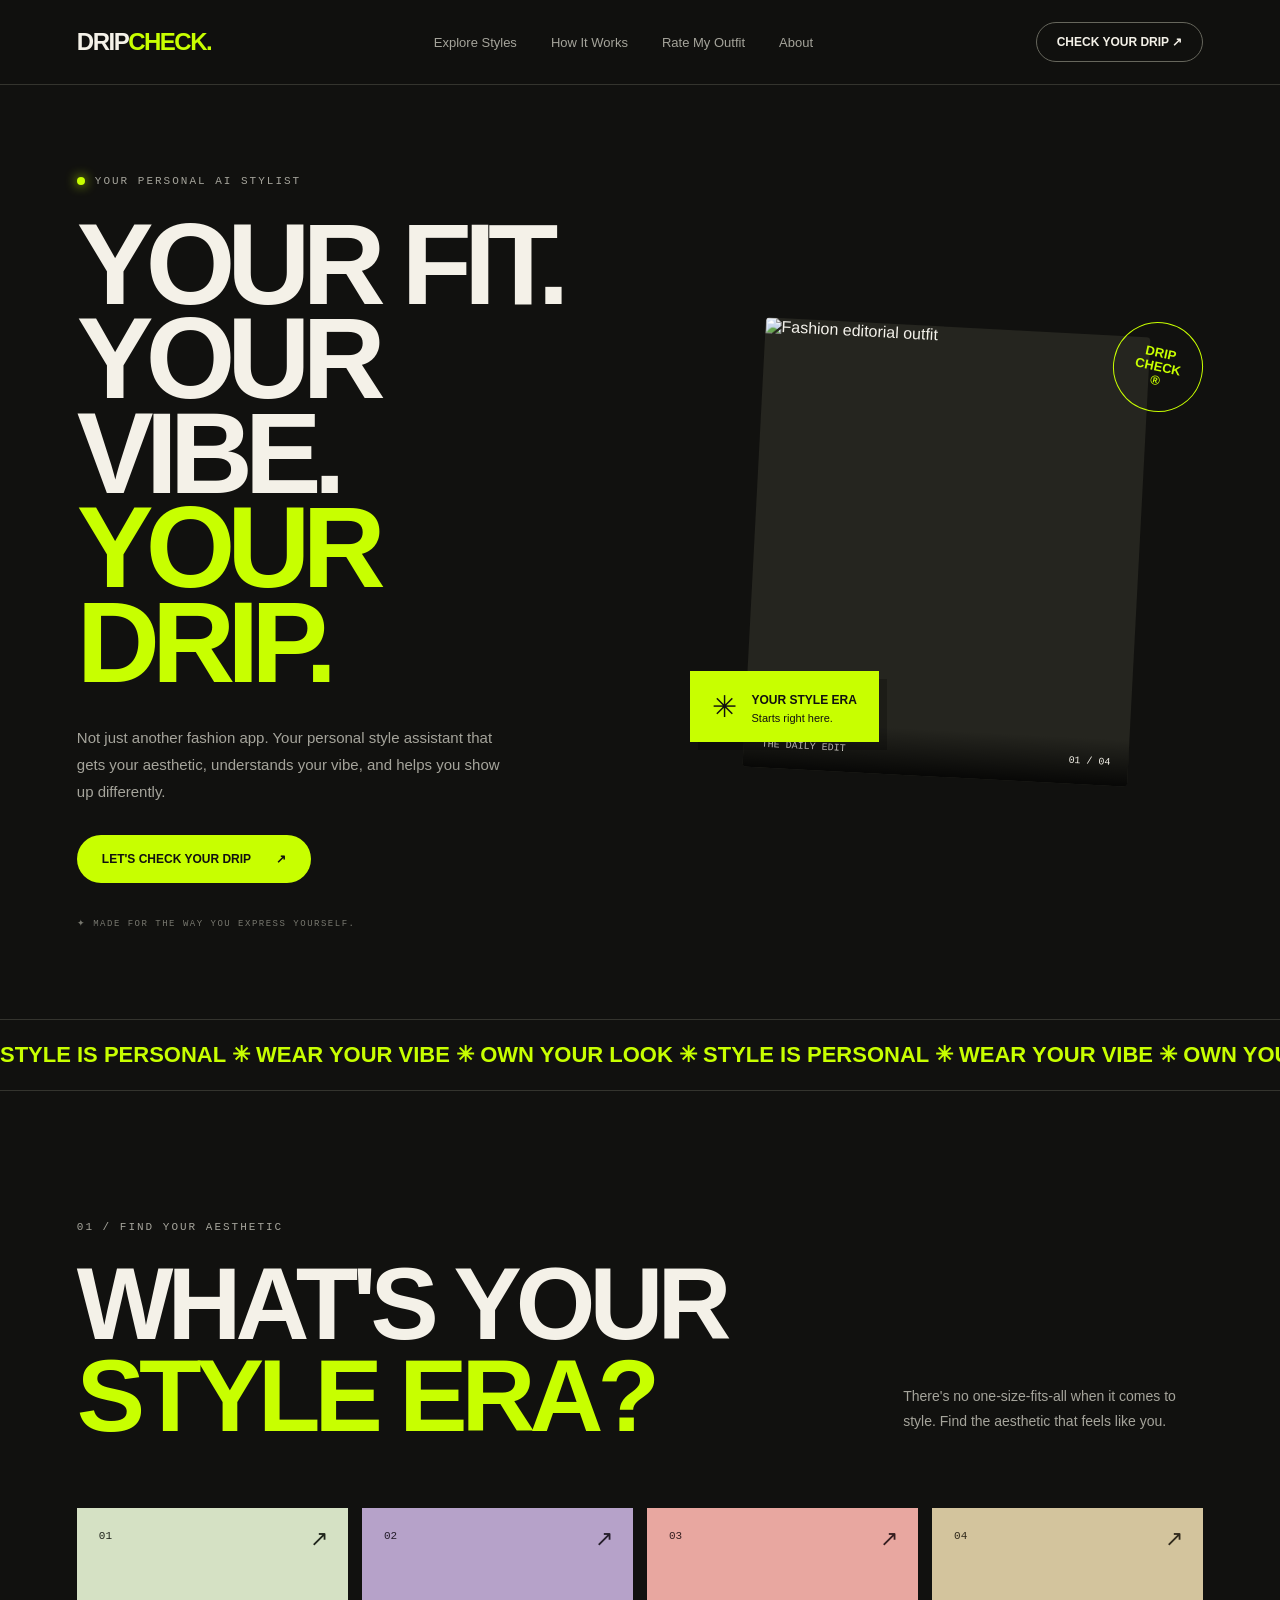
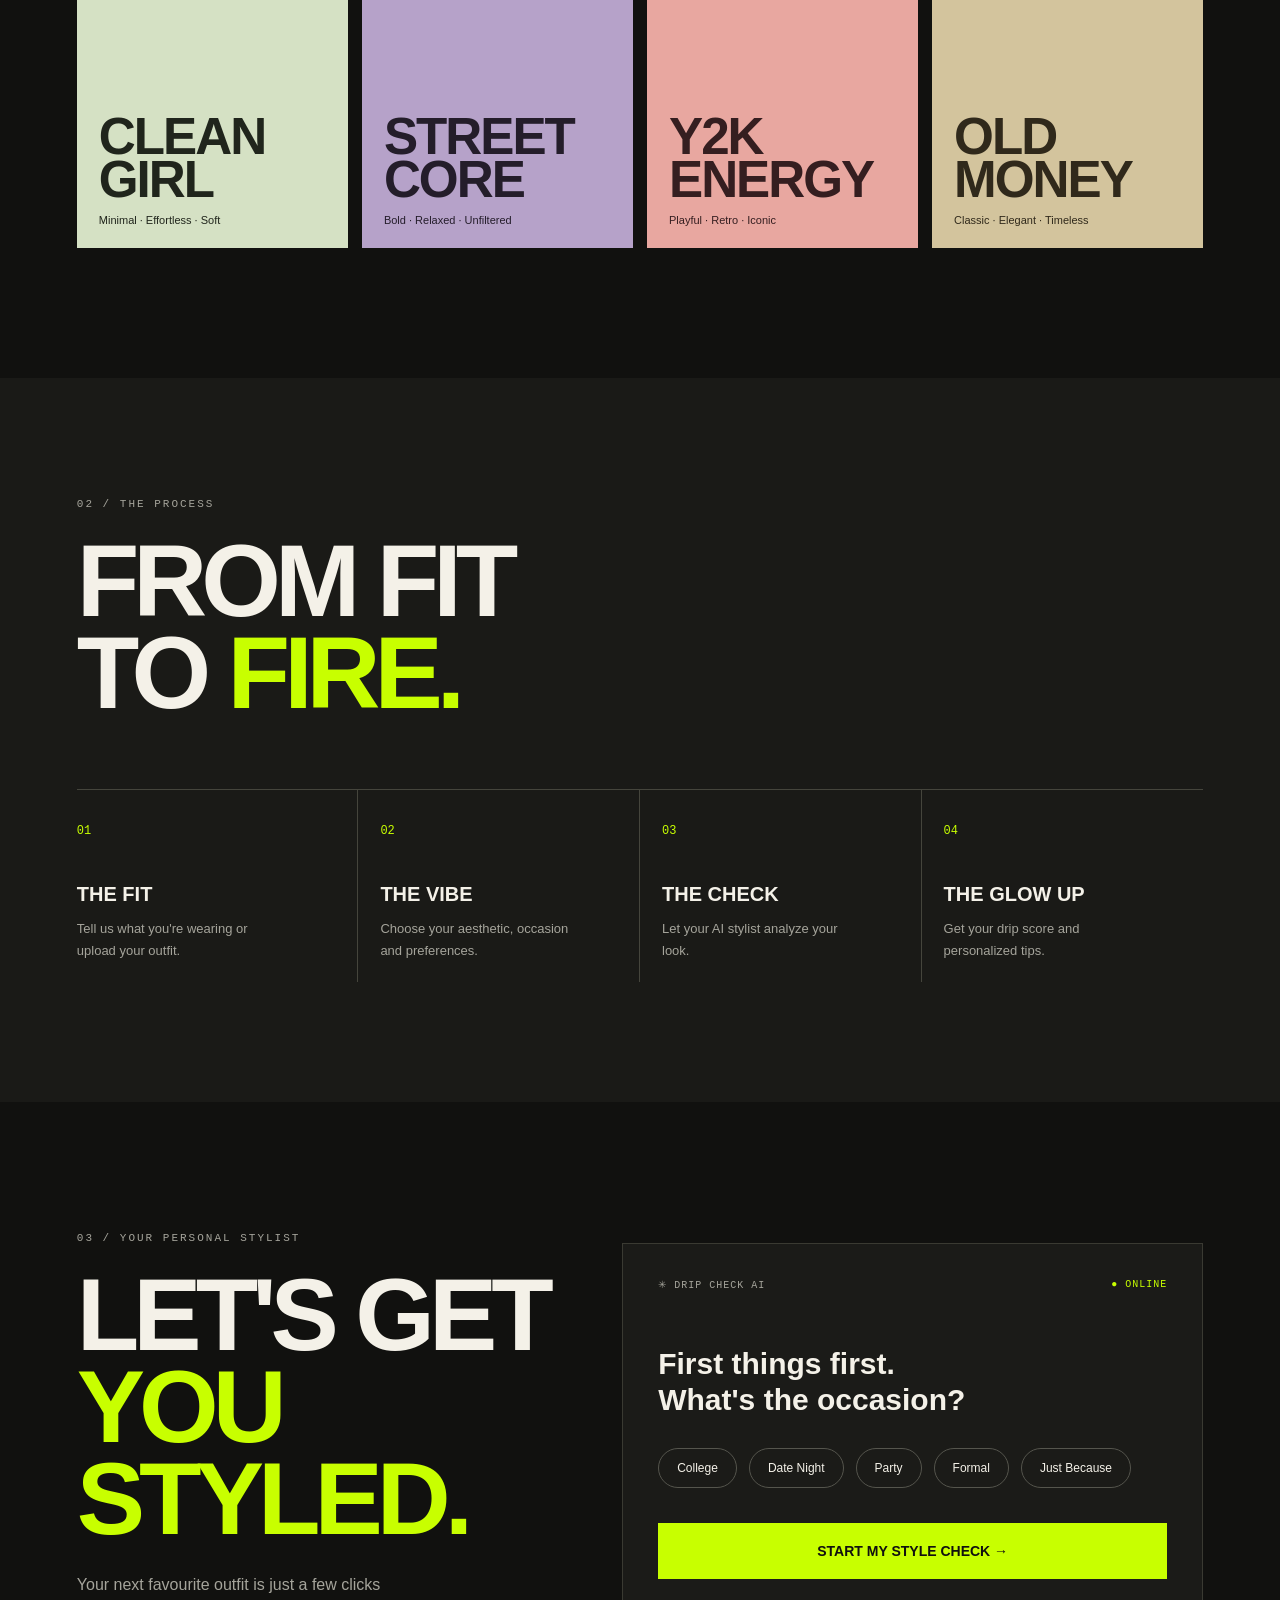
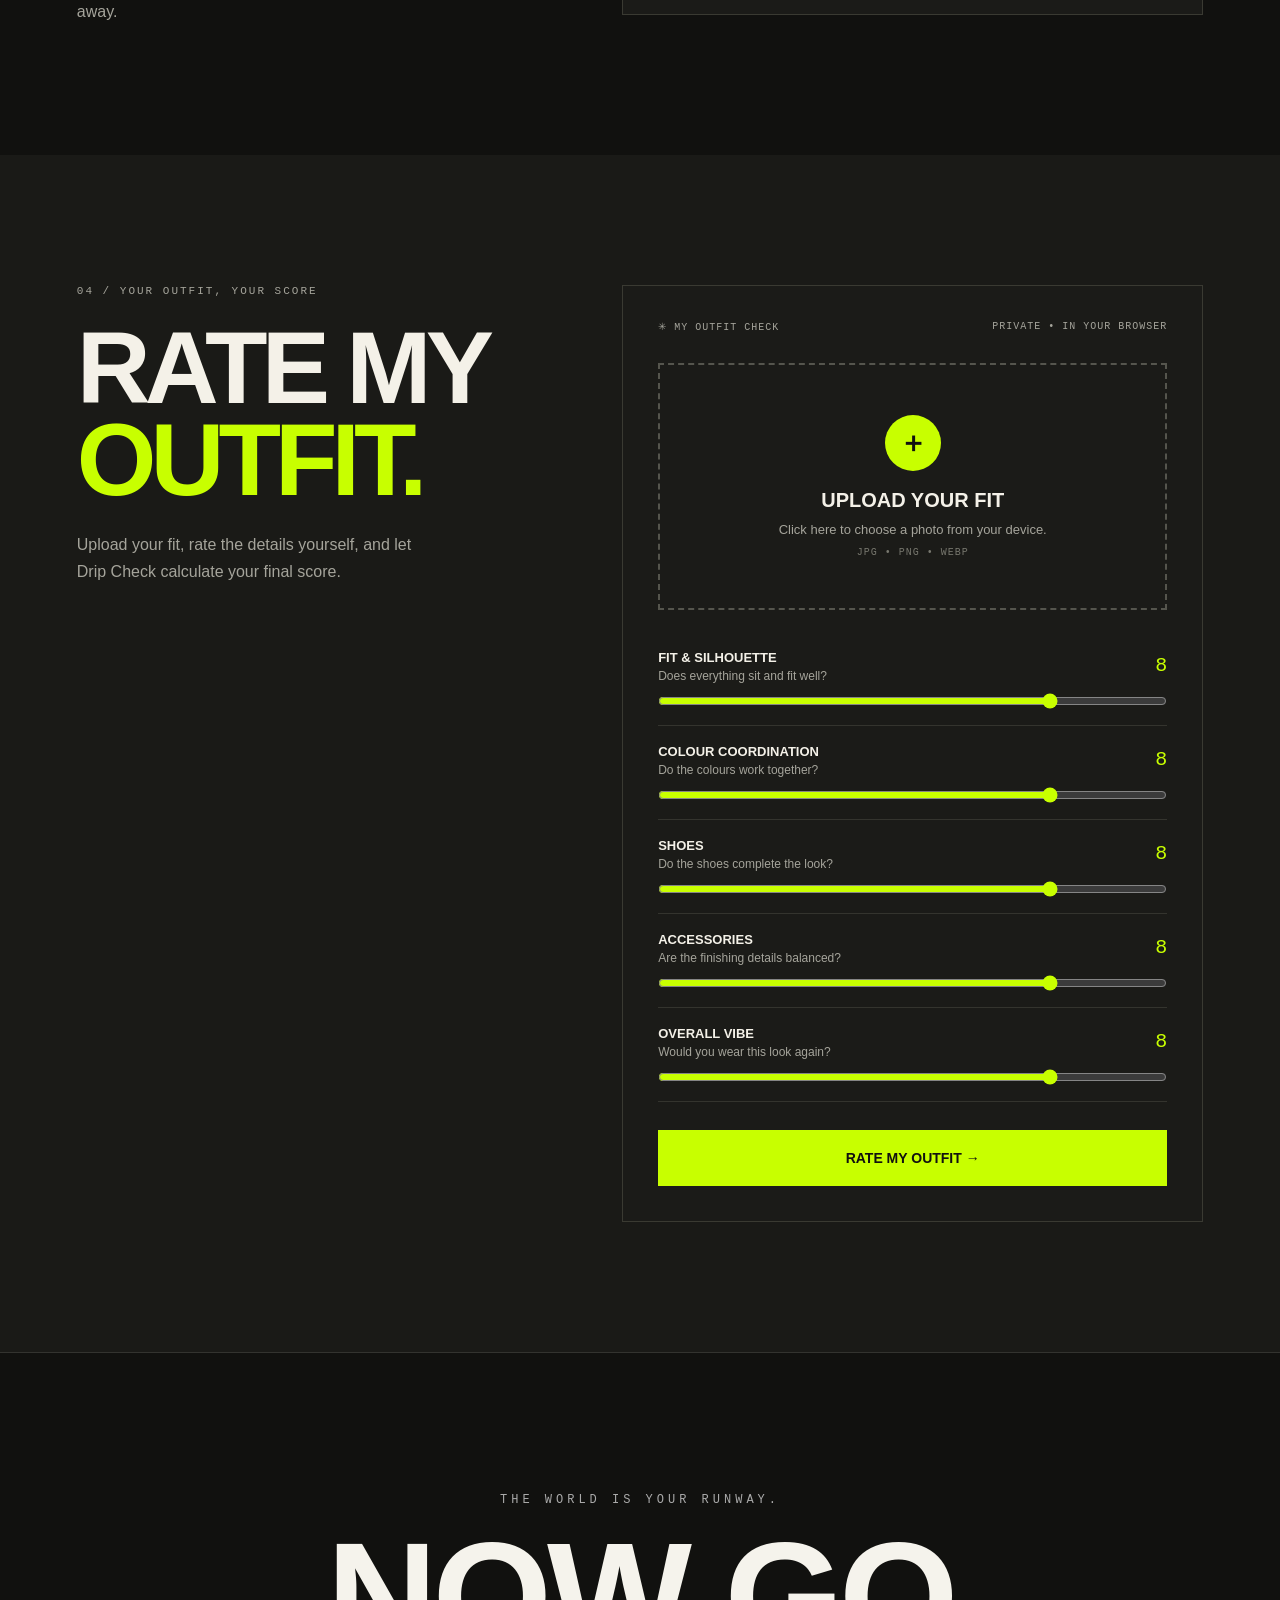
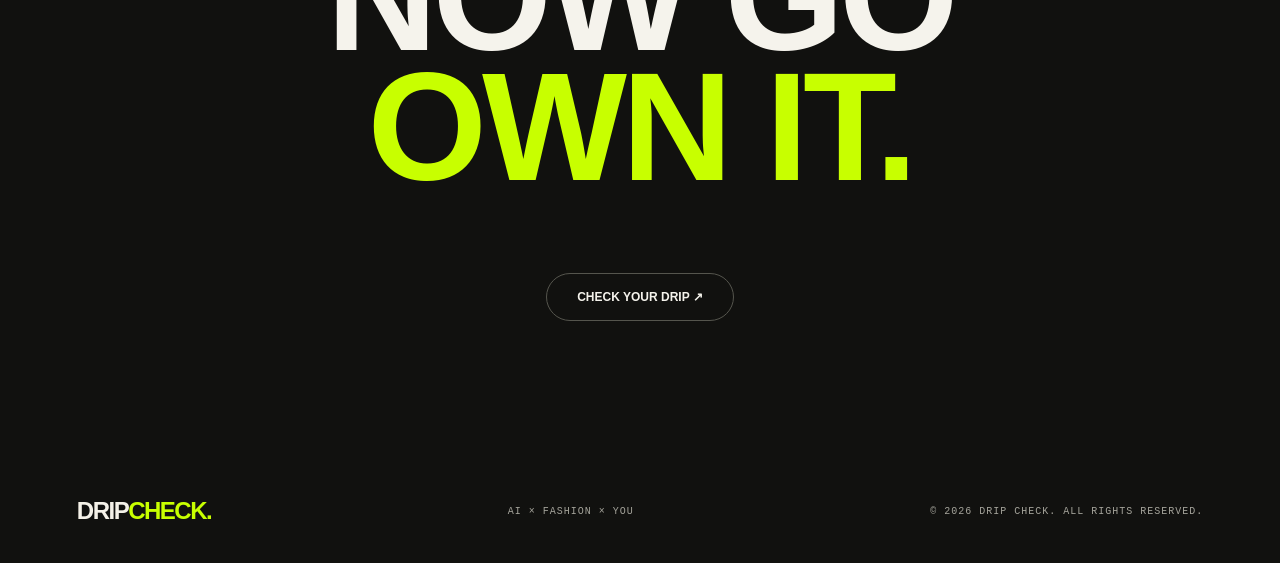
==== index.html @ 19680cf3 "Add files via upload" ====
<!DOCTYPE html>
<html lang="en">
<head>
    <meta charset="UTF-8">
    <meta name="viewport" content="width=device-width, initial-scale=1.0">
    <title>DRIP CHECK | Your AI Stylist</title>
    <link rel="stylesheet" href="style.css">
</head>

<body>

    <!-- NAVBAR -->
    <nav class="navbar">
        <a href="#" class="logo">DRIP<span>CHECK.</span></a>

        <div class="nav-links">
            <a href="#styles">Explore Styles</a>
            <a href="#how">How It Works</a>
            <a href="#rate">Rate My Outfit</a>
            <a href="#about">About</a>
        </div>

        <a href="#stylist" class="nav-button">CHECK YOUR DRIP ↗</a>
    </nav>

    <main>

        <!-- HERO SECTION -->
        <section class="hero">
            <div class="hero-content">
                <div class="eyebrow">
                    <span class="live-dot"></span>
                    YOUR PERSONAL AI STYLIST
                </div>

                <h1>
                    YOUR FIT.<br>
                    YOUR VIBE.<br>
                    <span>YOUR DRIP.</span>
                </h1>

                <p class="hero-description">
                    Not just another fashion app. Your personal style
                    assistant that gets your aesthetic, understands
                    your vibe, and helps you show up differently.
                </p>

                <a href="#stylist" class="primary-button">
                    LET'S CHECK YOUR DRIP <span>↗</span>
                </a>

                <div class="hero-note">
                    ✦ MADE FOR THE WAY YOU EXPRESS YOURSELF.
                </div>
            </div>

            <div class="hero-visual">
                <div class="image-frame">
                    <img
                        src="https://images.unsplash.com/photo-1539109136881-3be0616acf4b?auto=format&fit=crop&w=1000&q=85"
                        alt="Fashion editorial outfit"
                    >
                    <div class="image-label">
                        <span>THE DAILY EDIT</span>
                        <span>01 / 04</span>
                    </div>
                </div>

                <div class="floating-card">
                    <span class="floating-icon">✳</span>
                    <div>
                        <strong>YOUR STYLE ERA</strong>
                        <p>Starts right here.</p>
                    </div>
                </div>

                <div class="visual-stamp">DRIP<br>CHECK<br>®</div>
            </div>
        </section>

        <!-- MARQUEE -->
        <div class="marquee">
            <div>
                STYLE IS PERSONAL ✳ WEAR YOUR VIBE ✳ OWN YOUR LOOK ✳
                STYLE IS PERSONAL ✳ WEAR YOUR VIBE ✳ OWN YOUR LOOK ✳
            </div>
        </div>

        <!-- STYLE SECTION -->
        <section class="styles-section" id="styles">
            <div class="section-top">
                <div>
                    <p class="section-label">01 / FIND YOUR AESTHETIC</p>
                    <h2>WHAT'S YOUR<br><span>STYLE ERA?</span></h2>
                </div>

                <p class="section-description">
                    There's no one-size-fits-all when it comes to style.
                    Find the aesthetic that feels like you.
                </p>
            </div>

            <div class="style-grid">
                <div class="style-card clean">
                    <span class="card-index">01</span>
                    <div class="style-card-bottom">
                        <h3>CLEAN<br>GIRL</h3>
                        <p>Minimal · Effortless · Soft</p>
                    </div>
                    <span class="card-arrow">↗</span>
                </div>

                <div class="style-card street">
                    <span class="card-index">02</span>
                    <div class="style-card-bottom">
                        <h3>STREET<br>CORE</h3>
                        <p>Bold · Relaxed · Unfiltered</p>
                    </div>
                    <span class="card-arrow">↗</span>
                </div>

                <div class="style-card y2k">
                    <span class="card-index">03</span>
                    <div class="style-card-bottom">
                        <h3>Y2K<br>ENERGY</h3>
                        <p>Playful · Retro · Iconic</p>
                    </div>
                    <span class="card-arrow">↗</span>
                </div>

                <div class="style-card old-money">
                    <span class="card-index">04</span>
                    <div class="style-card-bottom">
                        <h3>OLD<br>MONEY</h3>
                        <p>Classic · Elegant · Timeless</p>
                    </div>
                    <span class="card-arrow">↗</span>
                </div>
            </div>
        </section>

        <!-- HOW IT WORKS -->
        <section class="how-section" id="how">
            <p class="section-label">02 / THE PROCESS</p>

            <h2>FROM FIT<br>TO <span>FIRE.</span></h2>

            <div class="steps-grid">
                <div class="step-card">
                    <span>01</span>
                    <h3>THE FIT</h3>
                    <p>Tell us what you're wearing or upload your outfit.</p>
                </div>

                <div class="step-card">
                    <span>02</span>
                    <h3>THE VIBE</h3>
                    <p>Choose your aesthetic, occasion and preferences.</p>
                </div>

                <div class="step-card">
                    <span>03</span>
                    <h3>THE CHECK</h3>
                    <p>Let your AI stylist analyze your look.</p>
                </div>

                <div class="step-card">
                    <span>04</span>
                    <h3>THE GLOW UP</h3>
                    <p>Get your drip score and personalized tips.</p>
                </div>
            </div>
        </section>

        <!-- STYLIST SECTION -->
        <section class="stylist-section" id="stylist">
            <div class="stylist-heading">
                <p class="section-label">03 / YOUR PERSONAL STYLIST</p>
                <h2>LET'S GET<br><span>YOU STYLED.</span></h2>
                <p>Your next favourite outfit is just a few clicks away.</p>
            </div>

            <div class="stylist-box">
                <div class="stylist-box-top">
                    <span>✳ DRIP CHECK AI</span>
                    <span class="online-dot">● ONLINE</span>
                </div>

                <h3>First things first.<br>What's the occasion?</h3>

                <div class="occasion-options">
                    <button class="occasion-btn" type="button">College</button>
                    <button class="occasion-btn" type="button">Date Night</button>
                    <button class="occasion-btn" type="button">Party</button>
                    <button class="occasion-btn" type="button">Formal</button>
                    <button class="occasion-btn" type="button">Just Because</button>
                </div>

                <button class="analyze-button" id="analyzeBtn" type="button">
                    START MY STYLE CHECK →
                </button>

                <div id="result" class="result-box"></div>
            </div>
        </section>

        <!-- RATE MY OUTFIT -->
        <section class="rate-section" id="rate">
            <div class="rate-heading">
                <p class="section-label">04 / YOUR OUTFIT, YOUR SCORE</p>
                <h2>RATE MY<br><span>OUTFIT.</span></h2>
                <p>
                    Upload your fit, rate the details yourself, and let Drip Check
                    calculate your final score.
                </p>
            </div>

            <div class="rate-box">

                <div class="rate-box-top">
                    <span>✳ MY OUTFIT CHECK</span>
                    <span>PRIVATE • IN YOUR BROWSER</span>
                </div>

                <input
                    type="file"
                    id="outfitUpload"
                    accept="image/*"
                    hidden
                >

                <label for="outfitUpload" class="upload-area" id="uploadArea">
                    <div class="upload-icon">＋</div>
                    <h3>UPLOAD YOUR FIT</h3>
                    <p>Click here to choose a photo from your device.</p>
                    <span>JPG • PNG • WEBP</span>
                </label>

                <div class="photo-preview-wrap" id="photoPreviewWrap">
                    <img id="outfitPreview" src="" alt="Your uploaded outfit">
                    <button id="changePhotoBtn" class="photo-action" type="button">
                        CHANGE PHOTO
                    </button>
                    <button id="removePhotoBtn" class="photo-remove" type="button" aria-label="Remove photo">
                        ×
                    </button>
                </div>

                <div class="rating-area" id="ratingArea">
                    <div class="rating-intro">
                        <span>01</span>
                        <div>
                            <h3>READY FOR THE VERDICT?</h3>
                            <p>Our AI stylist will score your fit and give you tips.</p>
                        </div>
                    </div>
                    <p class="rate-status" id="rateStatus"></p>
                    <button class="rate-button" id="rateOutfitBtn" type="button">
                        RATE MY OUTFIT →
                    </button>
                </div>
                

                    <div class="rating-grid">

                        <div class="rating-row">
                            <div>
                                <strong>FIT & SILHOUETTE</strong>
                                <small>Does everything sit and fit well?</small>
                            </div>
                            <output id="fitValue">8</output>
                            <input id="fitRating" type="range" min="1" max="10" value="8">
                        </div>

                        <div class="rating-row">
                            <div>
                                <strong>COLOUR COORDINATION</strong>
                                <small>Do the colours work together?</small>
                            </div>
                            <output id="colorValue">8</output>
                            <input id="colorRating" type="range" min="1" max="10" value="8">
                        </div>

                        <div class="rating-row">
                            <div>
                                <strong>SHOES</strong>
                                <small>Do the shoes complete the look?</small>
                            </div>
                            <output id="shoesValue">8</output>
                            <input id="shoesRating" type="range" min="1" max="10" value="8">
                        </div>

                        <div class="rating-row">
                            <div>
                                <strong>ACCESSORIES</strong>
                                <small>Are the finishing details balanced?</small>
                            </div>
                            <output id="accessoryValue">8</output>
                            <input id="accessoryRating" type="range" min="1" max="10" value="8">
                        </div>

                        <div class="rating-row">
                            <div>
                                <strong>OVERALL VIBE</strong>
                                <small>Would you wear this look again?</small>
                            </div>
                            <output id="vibeValue">8</output>
                            <input id="vibeRating" type="range" min="1" max="10" value="8">
                        </div>

                    </div>

                    <button class="rate-button" id="rateOutfitBtn" type="button">
                        RATE MY OUTFIT →
                    </button>
                </div>

                <div class="rating-result" id="ratingResult">
                    <div class="score-circle">
                        <span id="overallScore">8.0</span>
                        <small>/10</small>
                    </div>

                    <div class="rating-result-content">
                        <p class="score-label">YOUR DRIP SCORE</p>
                        <h3 id="scoreTitle">LOOKING GOOD ✦</h3>
                        <p id="scoreDescription">
                            Your outfit has a strong overall balance. Keep the confidence.
                        </p>
                    </div>
                </div>

                <div class="breakdown-bars" id="breakdownBars"></div>
                <div class="feedback-grid" id="feedbackGrid">
                    <div class="feedback-card">
                        <span>✦ WHAT'S WORKING</span>
                        <p id="workingText">Your fit has a balanced overall vibe.</p>
                    </div>

                    <div class="feedback-card">
                        <span>↗ LEVEL IT UP</span>
                        <p id="improveText">Try pushing one detail a little further.</p>
                    </div>
                </div>

                <button class="reset-rate-button" id="resetRateBtn" type="button">
                    RATE ANOTHER OUTFIT ↻
                </button>

            </div>
        </section>

        <!-- FINAL CTA -->
        <section class="final-section" id="about">
            <p>THE WORLD IS YOUR RUNWAY.</p>
            <h2>NOW GO<br><span>OWN IT.</span></h2>
            <a href="#stylist" class="primary-button">CHECK YOUR DRIP ↗</a>
        </section>
    </main>

    <footer>
        <a href="#" class="logo">DRIP<span>CHECK.</span></a>
        <p>AI × FASHION × YOU</p>
        <p>© 2026 DRIP CHECK. ALL RIGHTS RESERVED.</p>
    </footer>

    <script src="script.js"></script>
</body>
</html>
---- style.css ----
html {
  scroll-behavior: smooth;
}

@import url('https://fonts.googleapis.com/css2?family=DM+Mono:wght@400;500&family=Space+Grotesk:wght@400;500;600;700&display=swap');

:root {
    --bg: #11110f;
    --surface: #1b1b18;
    --text: #f4f1e8;
    --muted: #a5a49b;
    --lime: #c8ff00;
    --border: #34342e;
}

* {
    margin: 0;
    padding: 0;
    box-sizing: border-box;
}

html {
    scroll-behavior: smooth;
    scroll-padding-top: 90px;
}

body {
    background: var(--bg);
    color: var(--text);
    font-family: 'Space Grotesk', sans-serif;
    overflow-x: hidden;
}

a {
    color: inherit;
    text-decoration: none;
}

button {
    font-family: inherit;
    cursor: pointer;
}

/* NAVBAR */

.navbar {
    height: 85px;
    padding: 0 6vw;
    display: flex;
    align-items: center;
    justify-content: space-between;
    border-bottom: 1px solid var(--border);
    position: sticky;
    top: 0;
    z-index: 100;
    background: rgba(17, 17, 15, 0.92);
    backdrop-filter: blur(16px);
}

.logo {
    font-size: 24px;
    font-weight: 700;
    letter-spacing: -1.5px;
}

.logo span {
    color: var(--lime);
}

.nav-links {
    display: flex;
    align-items: center;
    gap: 34px;
}

.nav-links a {
    font-size: 13px;
    color: var(--muted);
    transition: color 0.3s;
}

.nav-links a:hover {
    color: var(--lime);
}

.nav-button {
    border: 1px solid #66665c;
    border-radius: 50px;
    padding: 12px 20px;
    font-size: 12px;
    font-weight: 600;
    transition: 0.3s;
}

.nav-button:hover {
    background: var(--lime);
    border-color: var(--lime);
    color: var(--bg);
}

/* HERO */

.hero {
    min-height: 690px;
    padding: 90px 6vw;
    display: grid;
    grid-template-columns: 1.05fr 0.95fr;
    align-items: center;
    gap: 45px;
}

.hero-content {
    animation: fadeUp 0.8s ease both;
}

.eyebrow,
.section-label {
    font-family: 'DM Mono', monospace;
    color: var(--muted);
    font-size: 11px;
    letter-spacing: 2px;
}

.eyebrow {
    display: flex;
    align-items: center;
    gap: 10px;
    margin-bottom: 30px;
}

.live-dot,
.online-dot {
    color: var(--lime);
}

.live-dot {
    width: 8px;
    height: 8px;
    border-radius: 50%;
    background: var(--lime);
    box-shadow: 0 0 12px var(--lime);
}

.hero h1 {
    font-size: clamp(65px, 9vw, 132px);
    font-weight: 700;
    line-height: 0.82;
    letter-spacing: -8px;
}

.hero h1 span,
.section-top h2 span,
.how-section h2 span,
.stylist-heading h2 span,
.final-section h2 span {
    color: var(--lime);
}

.hero-description {
    max-width: 440px;
    margin-top: 35px;
    color: var(--muted);
    font-size: 15px;
    line-height: 1.8;
}

.primary-button {
    display: inline-flex;
    align-items: center;
    gap: 25px;
    background: var(--lime);
    color: var(--bg);
    padding: 17px 25px;
    margin-top: 30px;
    border-radius: 50px;
    font-size: 12px;
    font-weight: 700;
    transition: transform 0.3s, box-shadow 0.3s;
}

.primary-button:hover {
    transform: translateY(-4px);
    box-shadow: 0 10px 30px rgba(200, 255, 0, 0.15);
}

.hero-note {
    margin-top: 35px;
    color: #77776e;
    font-family: 'DM Mono', monospace;
    font-size: 9px;
    letter-spacing: 1.5px;
}

/* HERO IMAGE */

.hero-visual {
    min-height: 520px;
    position: relative;
    display: flex;
    justify-content: center;
    align-items: center;
    animation: fadeUp 1s ease both;
}

.image-frame {
    width: 75%;
    height: 450px;
    position: relative;
    transform: rotate(3deg);
    overflow: hidden;
    border-radius: 4px;
    background: #25251f;
}

.image-frame img {
    width: 100%;
    height: 100%;
    object-fit: cover;
    filter: saturate(0.75);
    transition: transform 0.7s;
}

.image-frame:hover img {
    transform: scale(1.05);
}

.image-label {
    position: absolute;
    bottom: 0;
    left: 0;
    right: 0;
    padding: 18px;
    display: flex;
    justify-content: space-between;
    background: linear-gradient(transparent, rgba(0,0,0,0.8));
    font-family: 'DM Mono', monospace;
    font-size: 10px;
}

.floating-card {
    position: absolute;
    left: 0;
    bottom: 70px;
    background: var(--lime);
    color: var(--bg);
    padding: 18px 22px;
    display: flex;
    gap: 15px;
    align-items: center;
    box-shadow: 8px 8px 0 rgba(0,0,0,0.25);
    animation: float 4s ease-in-out infinite;
}

.floating-icon {
    font-size: 30px;
}

.floating-card strong {
    font-size: 12px;
}

.floating-card p {
    font-size: 11px;
    margin-top: 4px;
}

.visual-stamp {
    position: absolute;
    right: 0;
    top: 30px;
    width: 90px;
    height: 90px;
    border: 1px solid var(--lime);
    border-radius: 50%;
    color: var(--lime);
    display: grid;
    place-content: center;
    text-align: center;
    font-size: 13px;
    line-height: 1.1;
    font-weight: 700;
    transform: rotate(12deg);
}

/* MARQUEE */

.marquee {
    overflow: hidden;
    white-space: nowrap;
    padding: 22px 0;
    border-top: 1px solid var(--border);
    border-bottom: 1px solid var(--border);
    color: var(--lime);
    font-size: 22px;
    font-weight: 600;
}

.marquee div {
    width: max-content;
    animation: marqueeMove 22s linear infinite;
}

/* STYLE SECTION */

.styles-section {
    padding: 130px 6vw;
}

.section-top {
    display: flex;
    align-items: end;
    justify-content: space-between;
    gap: 30px;
}

.section-top h2,
.how-section h2,
.stylist-heading h2,
.final-section h2 {
    margin-top: 25px;
    font-size: clamp(55px, 8vw, 105px);
    line-height: 0.9;
    letter-spacing: -6px;
}

.section-description {
    max-width: 300px;
    color: var(--muted);
    line-height: 1.8;
    font-size: 14px;
    padding-bottom: 8px;
}

.style-grid {
    display: grid;
    grid-template-columns: repeat(4, 1fr);
    gap: 14px;
    margin-top: 65px;
}

.style-card {
    height: 340px;
    position: relative;
    padding: 22px;
    overflow: hidden;
    display: flex;
    flex-direction: column;
    justify-content: space-between;
    transition: transform 0.35s;
}

.style-card:hover {
    transform: translateY(-8px);
}

.clean {
    background: #d5e1c4;
    color: #20251c;
}

.street {
    background: #b6a2c9;
    color: #241d2a;
}

.y2k {
    background: #e8a7a0;
    color: #351e20;
}

.old-money {
    background: #d3c49d;
    color: #30291b;
}

.card-index {
    font-family: 'DM Mono', monospace;
    font-size: 11px;
}

.style-card h3 {
    font-size: clamp(32px, 4vw, 52px);
    line-height: 0.85;
    letter-spacing: -2px;
}

.style-card-bottom p {
    font-size: 11px;
    margin-top: 12px;
}

.card-arrow {
    position: absolute;
    top: 18px;
    right: 20px;
    font-size: 22px;
}

/* HOW IT WORKS */

.how-section {
    padding: 120px 6vw;
    background: #1a1a17;
}

.how-section h2 {
    margin-bottom: 70px;
}

.steps-grid {
    display: grid;
    grid-template-columns: repeat(4, 1fr);
    border-top: 1px solid #45453c;
}

.step-card {
    padding: 30px 20px 20px 0;
    border-right: 1px solid #45453c;
}

.step-card:not(:first-child) {
    padding-left: 22px;
}

.step-card:last-child {
    border-right: none;
}

.step-card > span {
    color: var(--lime);
    font-family: 'DM Mono', monospace;
    font-size: 12px;
}

.step-card h3 {
    margin-top: 45px;
    font-size: 20px;
}

.step-card p {
    margin-top: 12px;
    max-width: 190px;
    color: var(--muted);
    font-size: 13px;
    line-height: 1.7;
}

/* STYLIST */

.stylist-section {
    padding: 130px 6vw;
    display: grid;
    grid-template-columns: 0.9fr 1.1fr;
    align-items: center;
    gap: 70px;
}

.stylist-heading > p:last-child {
    color: var(--muted);
    line-height: 1.7;
    margin-top: 25px;
    max-width: 320px;
}

.stylist-box {
    background: var(--surface);
    border: 1px solid #3a3a32;
    padding: 35px;
}

.stylist-box-top {
    display: flex;
    justify-content: space-between;
    font-family: 'DM Mono', monospace;
    font-size: 10px;
    letter-spacing: 1px;
    color: var(--muted);
}

.stylist-box h3 {
    margin-top: 55px;
    font-size: 30px;
    line-height: 1.2;
}

.occasion-options {
    display: flex;
    flex-wrap: wrap;
    gap: 10px;
    margin-top: 30px;
}

.occasion-btn {
    border: 1px solid #55554d;
    color: var(--text);
    background: transparent;
    padding: 12px 18px;
    border-radius: 50px;
    font-size: 12px;
    transition: 0.25s;
}

.occasion-btn:hover,
.occasion-btn.active {
    background: var(--lime);
    border-color: var(--lime);
    color: var(--bg);
}

.analyze-button {
    width: 100%;
    height: 56px;
    background: var(--lime);
    color: var(--bg);
    border: none;
    padding: 0;
    margin-top: 35px;
    font-size: 14px;
    font-weight: 700;
    font-family: inherit;
    display: flex;
    align-items: center;
    justify-content: center;
    text-align: center;
    cursor: pointer;
    transition: 0.3s;
}

.analyze-button:hover {
    background: #ddff70;
}

.result-box {
    display: none;
    margin-top: 25px;
    padding: 20px;
    border: 1px solid #55554d;
    line-height: 1.7;
    color: var(--text);
}

.result-box.show {
    display: block;
    animation: fadeUp 0.4s ease both;
}

.result-box strong {
    color: var(--lime);
}

/* FINAL SECTION */

.final-section {
    padding: 120px 6vw;
    text-align: center;
    background: var(--lime);
    color: var(--bg);
}

.final-section > p {
    font-family: 'DM Mono', monospace;
    font-size: 11px;
    letter-spacing: 2px;
}

.final-section h2 {
    margin-top: 30px;
}

.final-section h2 span {
    color: #626f31;
}

.final-section .primary-button {
    background: var(--bg);
    color: var(--lime);
}

/* FOOTER */

footer {
    min-height: 100px;
    padding: 30px 6vw;
    display: flex;
    justify-content: space-between;
    align-items: center;
    gap: 20px;
}

footer p {
    font-family: 'DM Mono', monospace;
    font-size: 10px;
    color: var(--muted);
    letter-spacing: 1px;
}

/* ANIMATIONS */

@keyframes fadeUp {
    from {
        opacity: 0;
        transform: translateY(25px);
    }
    to {
        opacity: 1;
        transform: translateY(0);
    }
}

@keyframes float {
    0%, 100% {
        transform: translateY(0);
    }
    50% {
        transform: translateY(-12px);
    }
}

@keyframes marqueeMove {
    from {
        transform: translateX(0);
    }
    to {
        transform: translateX(-50%);
    }
}

/* RESPONSIVE DESIGN */

@media (max-width: 900px) {
    .hero {
        grid-template-columns: 1fr 0.8fr;
        padding: 70px 5vw;
    }

    .hero h1 {
        font-size: clamp(60px, 9vw, 90px);
        letter-spacing: -5px;
    }

    .style-grid {
        grid-template-columns: repeat(2, 1fr);
    }

    .stylist-section {
        gap: 30px;
    }

    .image-frame {
        width: 85%;
        height: 390px;
    }
}

@media (max-width: 650px) {
    .navbar {
        height: 70px;
        padding: 0 5vw;
    }

    .logo {
        font-size: 21px;
    }

    .nav-links {
        display: none;
    }

    .nav-button {
        font-size: 10px;
        padding: 10px 13px;
    }

    .hero {
        display: flex;
        flex-direction: column;
        align-items: stretch;
        padding: 75px 6vw 50px;
        gap: 30px;
    }

    .hero h1 {
        font-size: clamp(65px, 17vw, 105px);
        letter-spacing: -5px;
    }

    .hero-description {
        font-size: 14px;
        margin-top: 25px;
    }

    .hero-visual {
        min-height: 410px;
    }

    .image-frame {
        height: 360px;
        width: 78%;
    }

    .floating-card {
        left: 0;
        bottom: 35px;
        padding: 13px;
    }

    .visual-stamp {
        right: 0;
        top: 10px;
        width: 70px;
        height: 70px;
        font-size: 10px;
    }

    .styles-section,
    .how-section,
    .stylist-section {
        padding: 85px 6vw;
    }

    .section-top {
        display: block;
    }

    .section-top h2,
    .how-section h2,
    .stylist-heading h2,
    .final-section h2 {
        font-size: clamp(55px, 14vw, 80px);
        letter-spacing: -4px;
    }

    .section-description {
        margin-top: 25px;
    }

    .style-grid {
        gap: 10px;
        margin-top: 40px;
    }

    .style-card {
        height: 250px;
        padding: 16px;
    }

    .style-card h3 {
        font-size: clamp(30px, 8vw, 43px);
    }

    .style-card-bottom p {
        font-size: 9px;
    }

    .steps-grid {
        grid-template-columns: repeat(2, 1fr);
    }

    .step-card {
        padding: 25px 12px 25px 0;
        border-bottom: 1px solid #45453c;
    }

    .step-card:not(:first-child) {
        padding-left: 15px;
    }

    .step-card:nth-child(2) {
        border-right: none;
    }

    .step-card:nth-child(3),
    .step-card:nth-child(4) {
        border-bottom: none;
    }

    .step-card h3 {
        margin-top: 25px;
        font-size: 16px;
    }

    .step-card p {
        font-size: 12px;
    }

    .stylist-section {
        grid-template-columns: 1fr;
        gap: 40px;
    }

    .stylist-box {
        padding: 22px;
    }

    .stylist-box h3 {
        font-size: 25px;
        margin-top: 40px;
    }

    .final-section {
        padding: 90px 5vw;
    }

    footer {
        flex-direction: column;
        text-align: center;
        padding: 35px 15px;
    }
}

@media (prefers-reduced-motion: reduce) {
    *,
    *::before,
    *::after {
        animation-duration: 0.01ms !important;
        animation-iteration-count: 1 !important;
        scroll-behavior: auto !important;
        transition-duration: 0.01ms !important;
    }
}
.occasion-btn.selected {
    background: #111;
    color: white;
    transform: translateY(-3px);
}

.occasion-btn {
    cursor: pointer;
    transition: 0.2s ease;
}

.occasion-btn:hover {
    transform: translateY(-3px);
}

.result-box {
    margin-top: 30px;
}

.result-error {
    color: #ff4d6d;
}
/* DRIP CHECK FIX */

.occasion-options {
    display: flex !important;
    flex-wrap: wrap !important;
    gap: 12px !important;
    position: relative !important;
    z-index: 10 !important;
}

.occasion-btn {
    display: inline-block !important;
    position: relative !important;
    z-index: 20 !important;
    pointer-events: auto !important;
    cursor: pointer !important;
    color: var(--text) !important;
    border: 1px solid #55554d !important;
    background: transparent !important;
    padding: 12px 18px !important;
    border-radius: 50px !important;
}

.occasion-btn:hover,
.occasion-btn.selected {
    background: var(--lime) !important;
    color: var(--bg) !important;
    border-color: var(--lime) !important;
}

.analyze-button {
    position: relative !important;
    z-index: 20 !important;
    pointer-events: auto !important;
    cursor: pointer !important;
}

.result-box {
    margin-top: 25px;
}
#result {
  display: block;
  margin-top: 30px;
  padding: 25px;
  color: #ffffff;
  background: #22221f;
  border: 1px solid #55554d;
  min-height: 50px;
}

#result h3 {
  color: var(--lime);
  margin-bottom: 10px;
}

#result p {
  color: #ffffff;
  margin: 8px 0;
}
/* FINAL SECTION */
.final-section {
  padding: 140px 5vw;
  text-align: center;
  border-top: 1px solid #33332f;
  background: var(--bg);
}

.final-section > p {
  font-size: 12px;
  letter-spacing: 4px;
  color: #aaa;
  margin-bottom: 25px;
}

.final-section h2 {
  font-size: clamp(70px, 12vw, 180px);
  line-height: 0.85;
  margin: 0 0 50px;
  color: #f5f3ec;
  letter-spacing: -5px;
}

.final-section h2 span {
  color: var(--lime);
}

.final-section .primary-button {
  display: inline-block;
  padding: 16px 30px;
  border: 1px solid #55554d;
  border-radius: 50px;
  color: #f5f3ec;
  background: transparent;
  text-decoration: none;
  font-size: 12px;
  font-weight: 600;
  transition: 0.25s ease;
}

.final-section .primary-button:hover {
  background: var(--lime);
  border-color: var(--lime);
  color: var(--bg);
}
@media (max-width: 768px) {

  /* Header */
  header {
    padding: 18px 20px;
  }

  nav {
    gap: 15px;
  }

  nav a {
    font-size: 11px;
  }

  /* Final CTA */
  .final-section {
    padding: 100px 20px;
  }

  .final-section h2 {
    font-size: clamp(55px, 17vw, 100px);
    letter-spacing: -3px;
    line-height: 0.9;
  }

  .final-section > p {
    font-size: 10px;
    letter-spacing: 3px;
  }

  .final-section .primary-button {
    padding: 14px 24px;
  }

  /* Stylist */
  .stylist-section {
    padding: 80px 20px;
  }

  .occasion-options {
    gap: 8px;
  }

  .occasion-btn {
    padding: 10px 14px;
    font-size: 11px;
  }

  .analyze-button {
    padding: 16px;
    font-size: 11px;
  }
}
/* Smooth button effects */

.primary-button,
.analyze-button {
  transition: all 0.3s ease;
}

.primary-button:hover,
.analyze-button:hover {
  transform: translateY(-3px);
  box-shadow: 0 8px 20px rgba(200, 255, 0, 0.15);
}
/* Occasion button animation */

.occasion-btn {
  transition: all 0.25s ease;
}

.occasion-btn:hover {
  transform: translateY(-2px);
}

.occasion-btn.selected {
  transform: translateY(-2px);
  box-shadow: 0 6px 15px rgba(200, 255, 0, 0.12);
}
/* Page entrance animation */

/* ===== DRIP CHECK ADDITIONS: paste at the very END of style.css ===== */

/* Stylist result box: hide when empty, keep error red */
#result:empty { display: none; }
#result .result-error { color: #ff4d6d; }

/* RATE MY OUTFIT */
.rate-section {
  padding: 130px 6vw;
  display: grid;
  grid-template-columns: 0.9fr 1.1fr;
  align-items: start;
  gap: 70px;
  background: #1a1a17;
}
.rate-heading h2 {
  margin-top: 25px;
  font-size: clamp(55px, 8vw, 105px);
  line-height: 0.9;
  letter-spacing: -6px;
}
.rate-heading h2 span { color: var(--lime); }
.rate-heading > p:last-child {
  color: var(--muted);
  line-height: 1.7;
  margin-top: 25px;
  max-width: 340px;
}

.rate-box {
  background: var(--surface);
  border: 1px solid #3a3a32;
  padding: 35px;
}
.rate-box-top {
  display: flex;
  justify-content: space-between;
  gap: 10px;
  font-family: 'DM Mono', monospace;
  font-size: 10px;
  letter-spacing: 1px;
  color: var(--muted);
  margin-bottom: 30px;
}

/* Upload area */
.upload-area {
  display: flex;
  flex-direction: column;
  align-items: center;
  text-align: center;
  gap: 10px;
  padding: 50px 20px;
  border: 2px dashed #55554d;
  cursor: pointer;
  transition: 0.25s;
}
.upload-area:hover { border-color: var(--lime); background: rgba(200, 255, 0, 0.04); }
.upload-icon {
  width: 56px; height: 56px;
  display: grid; place-items: center;
  border-radius: 50%;
  background: var(--lime);
  color: var(--bg);
  font-size: 28px;
  font-weight: 700;
}
.upload-area h3 { font-size: 20px; margin-top: 8px; }
.upload-area p { color: var(--muted); font-size: 13px; }
.upload-area span {
  font-family: 'DM Mono', monospace;
  font-size: 10px;
  letter-spacing: 1px;
  color: #77776e;
}

/* Photo preview (the fix: real size + visible when has-photo) */
.photo-preview-wrap {
  display: none;
  position: relative;
  background: #0e0e0c;
  border: 1px solid #3a3a32;
}
.photo-preview-wrap img {
  display: block;
  width: 100%;
  max-height: 460px;
  object-fit: contain;
}
.photo-action {
  position: absolute;
  left: 14px; bottom: 14px;
  background: var(--lime);
  color: var(--bg);
  border: none;
  padding: 10px 16px;
  border-radius: 50px;
  font-size: 11px;
  font-weight: 700;
}
.photo-remove {
  position: absolute;
  top: 12px; right: 12px;
  width: 34px; height: 34px;
  border-radius: 50%;
  border: 1px solid #66665c;
  background: rgba(17, 17, 15, 0.85);
  color: var(--text);
  font-size: 20px;
  line-height: 1;
}
.photo-remove:hover { background: var(--lime); color: var(--bg); }

.rate-box.has-photo .upload-area { display: none; }
.rate-box.has-photo .photo-preview-wrap { display: block; }

/* Ratings */
.rating-area { display: none; margin-top: 30px; }
.rate-box.has-photo .rating-area { display: block; }
.rate-box.rated .rating-area { display: none; }

.rating-intro { display: flex; gap: 16px; align-items: flex-start; }
.rating-intro > span { font-family: 'DM Mono', monospace; color: var(--lime); font-size: 12px; }
.rating-intro h3 { font-size: 18px; }
.rating-intro p { color: var(--muted); font-size: 13px; margin-top: 4px; }

.rating-grid { margin-top: 22px; }
.rating-row {
  display: grid;
  grid-template-columns: 1fr auto;
  align-items: center;
  gap: 10px 14px;
  padding: 16px 0;
  border-bottom: 1px solid #34342e;
}
.rating-row strong { font-size: 13px; }
.rating-row small { display: block; color: var(--muted); font-size: 12px; margin-top: 3px; }
.rating-row output {
  font-family: 'DM Mono', monospace;
  color: var(--lime);
  font-size: 20px;
  min-width: 28px;
  text-align: right;
}
.rating-row input[type="range"] {
  grid-column: 1 / -1;
  width: 100%;
  accent-color: var(--lime);
}

.rate-button, .reset-rate-button {
  width: 100%;
  height: 56px;
  margin-top: 28px;
  border: none;
  background: var(--lime);
  color: var(--bg);
  font-size: 14px;
  font-weight: 700;
  transition: 0.3s;
}
.rate-button:hover, .reset-rate-button:hover { background: #ddff70; }
.reset-rate-button {
  display: none;
  background: transparent;
  color: var(--text);
  border: 1px solid #55554d;
}
.reset-rate-button:hover { background: var(--lime); color: var(--bg); border-color: var(--lime); }

/* Score result */
.rating-result { display: none; align-items: center; gap: 24px; margin-top: 30px; }
.score-circle {
  flex: none;
  width: 110px; height: 110px;
  border-radius: 50%;
  border: 2px solid var(--lime);
  display: grid;
  place-content: center;
  text-align: center;
}
.score-circle span { font-size: 36px; font-weight: 700; color: var(--lime); line-height: 1; }
.score-circle small { color: var(--muted); font-size: 12px; }
.score-label { font-family: 'DM Mono', monospace; font-size: 10px; letter-spacing: 2px; color: var(--muted); }
.rating-result-content h3 { font-size: 26px; margin: 6px 0; }
.rating-result-content p:last-child { color: var(--muted); font-size: 14px; line-height: 1.6; }

.feedback-grid { display: none; grid-template-columns: 1fr 1fr; gap: 12px; margin-top: 24px; }
.feedback-card { border: 1px solid #45453c; padding: 18px; }
.feedback-card span { font-family: 'DM Mono', monospace; font-size: 10px; letter-spacing: 1px; color: var(--lime); }
.feedback-card p { margin-top: 10px; font-size: 13px; line-height: 1.6; color: var(--text); }

.rate-box.rated .rating-result { display: flex; }
.rate-box.rated .feedback-grid { display: grid; }
.rate-box.rated .reset-rate-button { display: block; }

/* RESULT PAGE */
.result-page { padding: 110px 6vw; min-height: 70vh; }
.result-page h1 {
  margin-top: 25px;
  font-size: clamp(60px, 10vw, 130px);
  line-height: 0.88;
  letter-spacing: -6px;
}
.result-page h1 span { color: var(--lime); }
.result-lead { margin-top: 28px; color: var(--muted); font-size: 18px; max-width: 480px; line-height: 1.6; }
.result-pieces {
  display: grid;
  grid-template-columns: repeat(4, 1fr);
  gap: 14px;
  margin-top: 55px;
}
.piece {
  background: var(--surface);
  border: 1px solid #3a3a32;
  padding: 22px;
  min-height: 150px;
  display: flex;
  flex-direction: column;
  justify-content: space-between;
  font-size: 18px;
  font-weight: 600;
}
.piece span { font-family: 'DM Mono', monospace; font-size: 11px; color: var(--lime); }
.result-actions { display: flex; flex-wrap: wrap; gap: 14px; margin-top: 45px; }
.primary-button.ghost { background: transparent; color: var(--text); border: 1px solid #66665c; }
.primary-button.ghost:hover { background: var(--lime); color: var(--bg); border-color: var(--lime); }

@media (max-width: 900px) {
  .rate-section { grid-template-columns: 1fr; gap: 40px; padding: 85px 6vw; }
  .result-pieces { grid-template-columns: repeat(2, 1fr); }
}
@media (max-width: 650px) {
  .rate-box { padding: 22px; }
  .rating-result { flex-direction: column; align-items: flex-start; }
  .feedback-grid { grid-template-columns: 1fr; }
  .rate-heading h2, .result-page h1 { letter-spacing: -4px; }
}
/* AI rating */
.rate-status { margin-top: 20px; font-size: 13px; color: var(--muted); line-height: 1.6; }
.rate-status.error { color: #ff4d6d; }
.rate-button:disabled { opacity: 0.6; cursor: wait; }

.breakdown-bars { display: none; margin-top: 24px; }
.rate-box.rated .breakdown-bars { display: block; }
.bar-row { display: grid; grid-template-columns: 130px 1fr 32px; align-items: center; gap: 12px; padding: 8px 0; }
.bar-row span { font-family: 'DM Mono', monospace; font-size: 10px; letter-spacing: 1px; color: var(--muted); }
.bar-row b { font-family: 'DM Mono', monospace; color: var(--lime); font-size: 13px; text-align: right; }
.bar-track { height: 6px; background: #34342e; }
.bar-fill { height: 100%; background: var(--lime); }
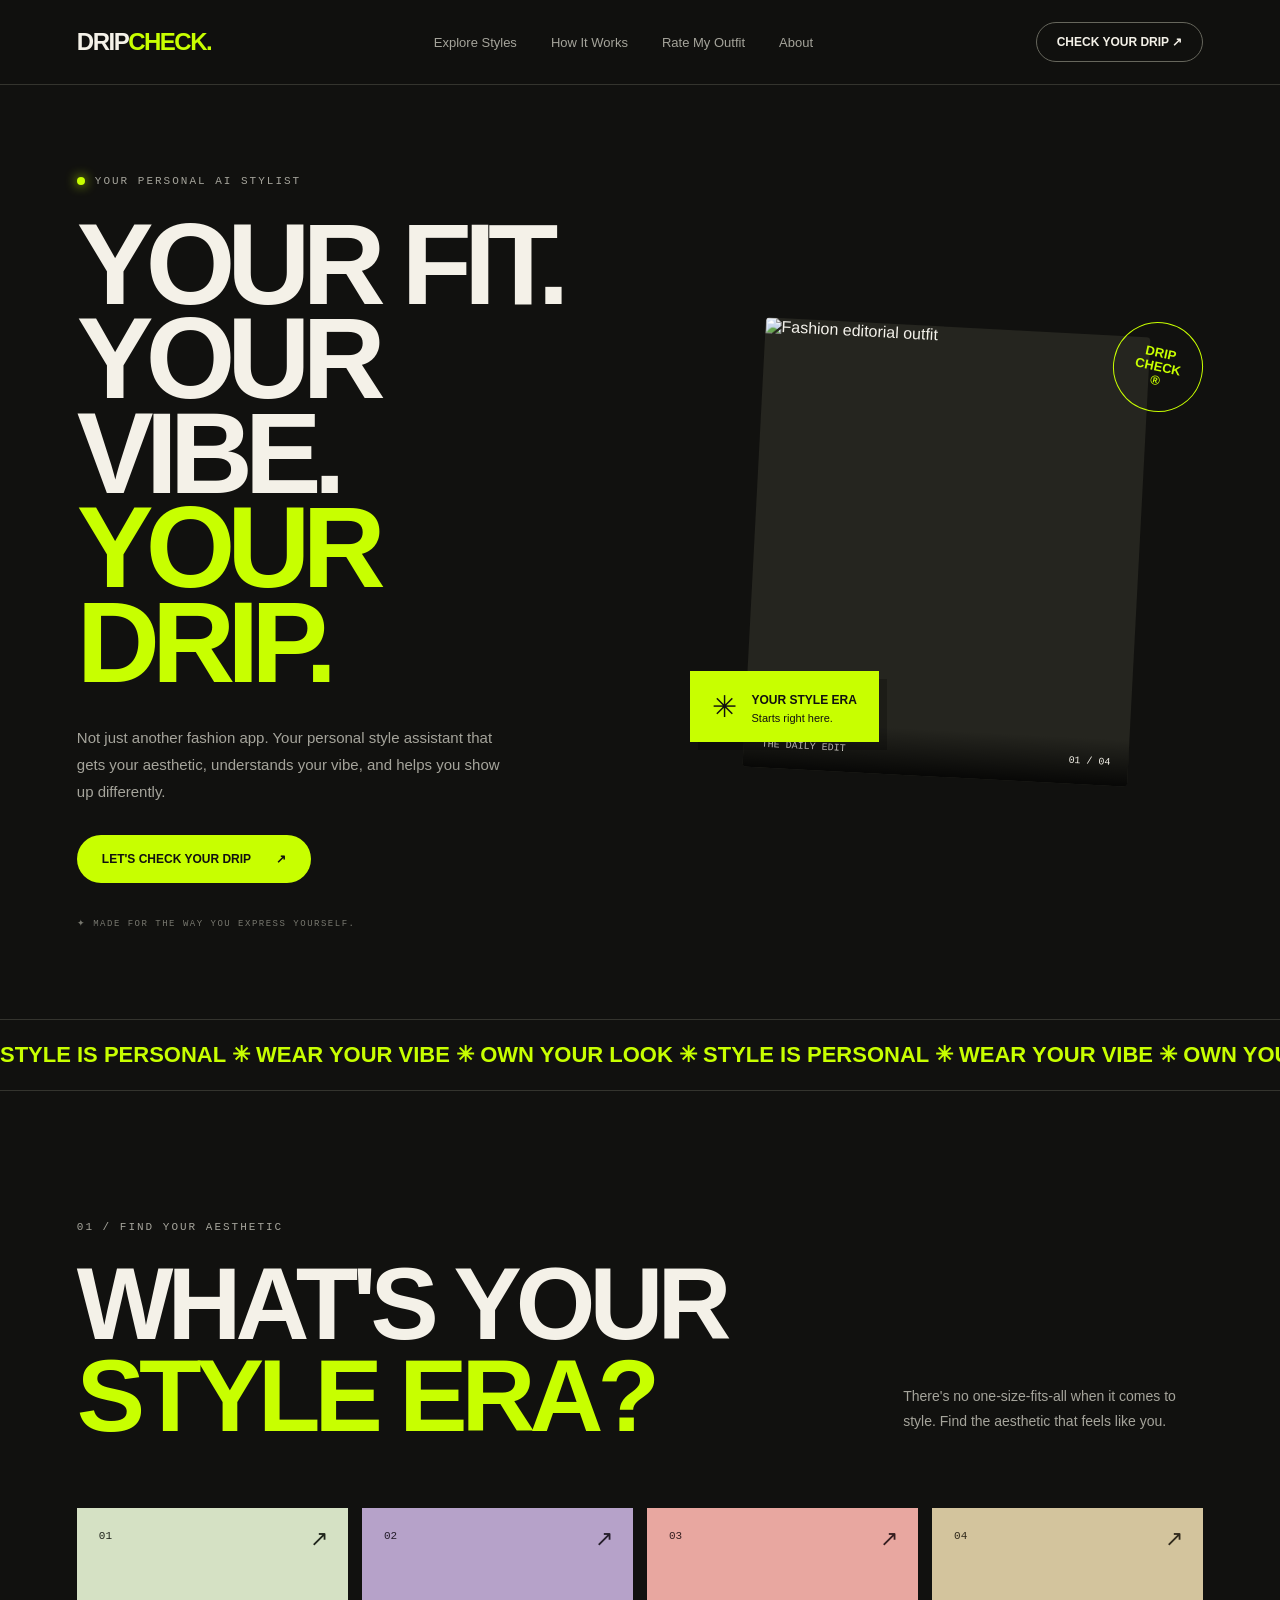
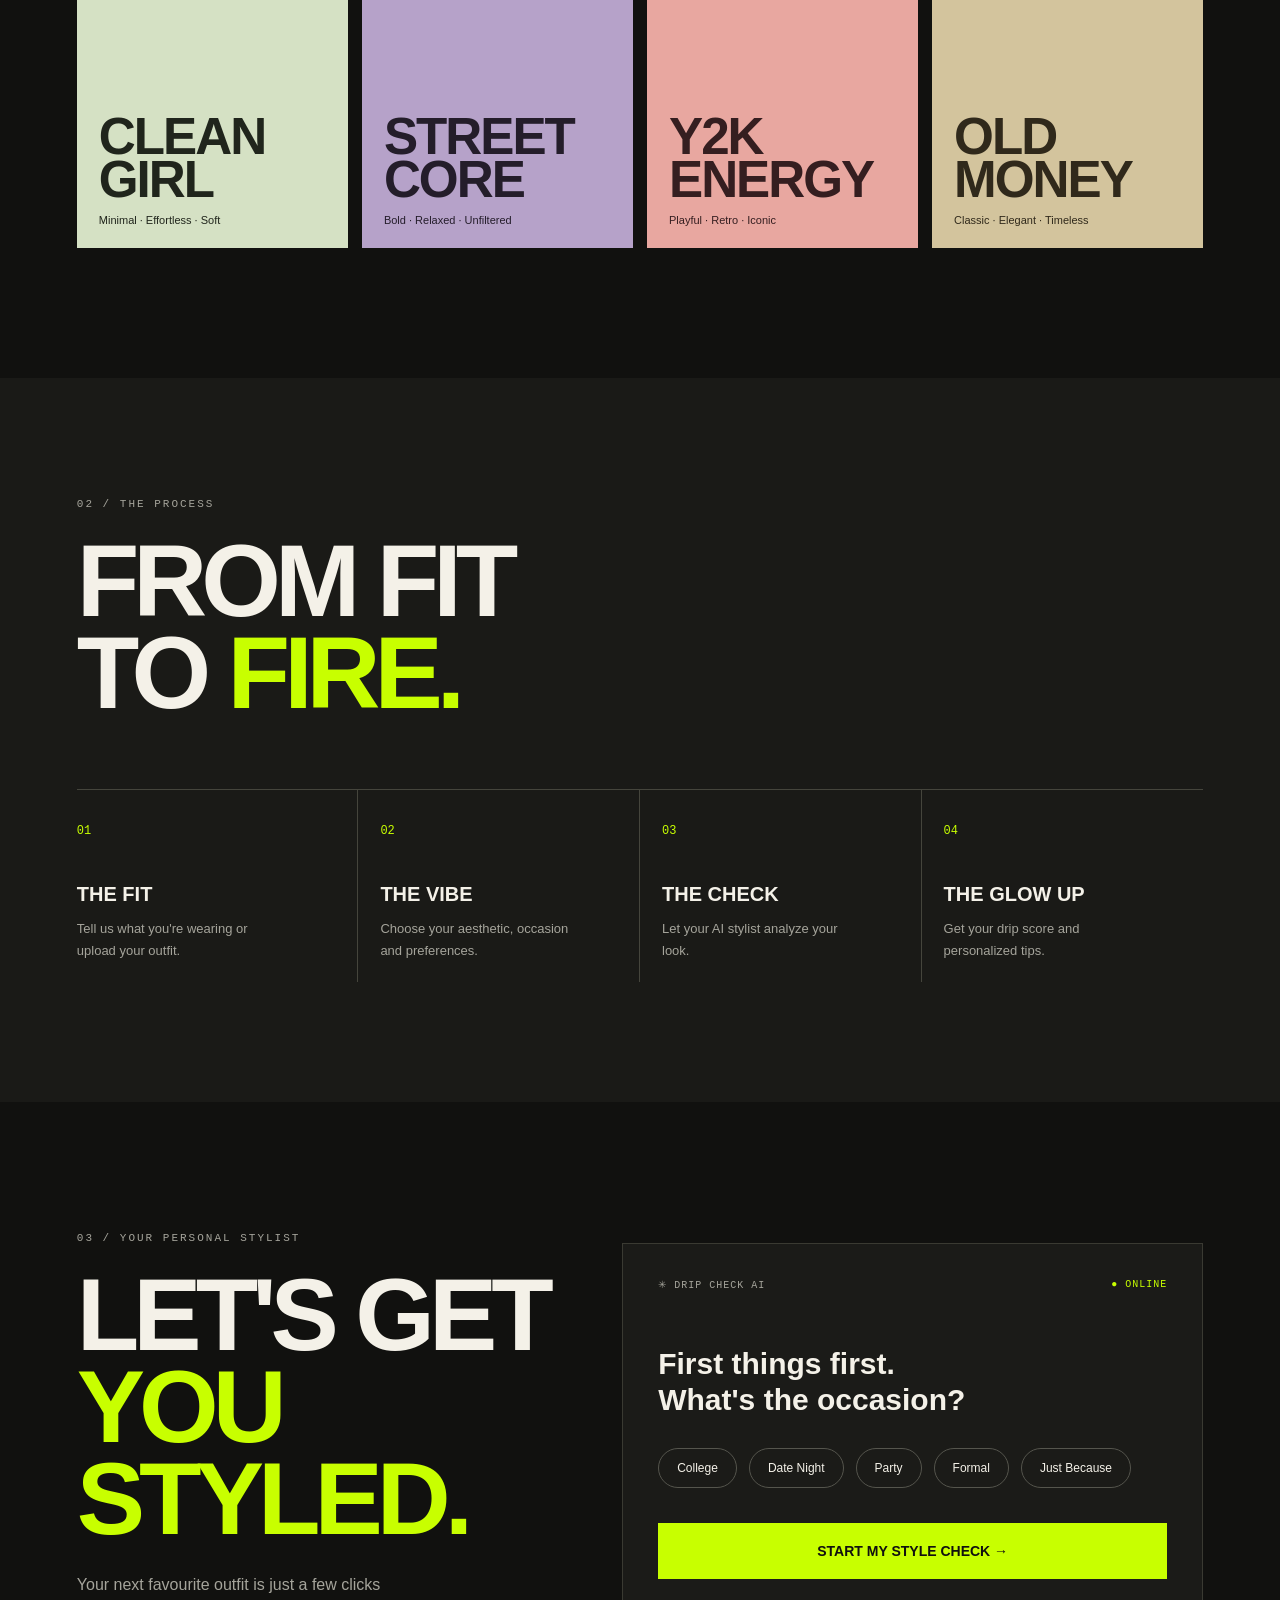
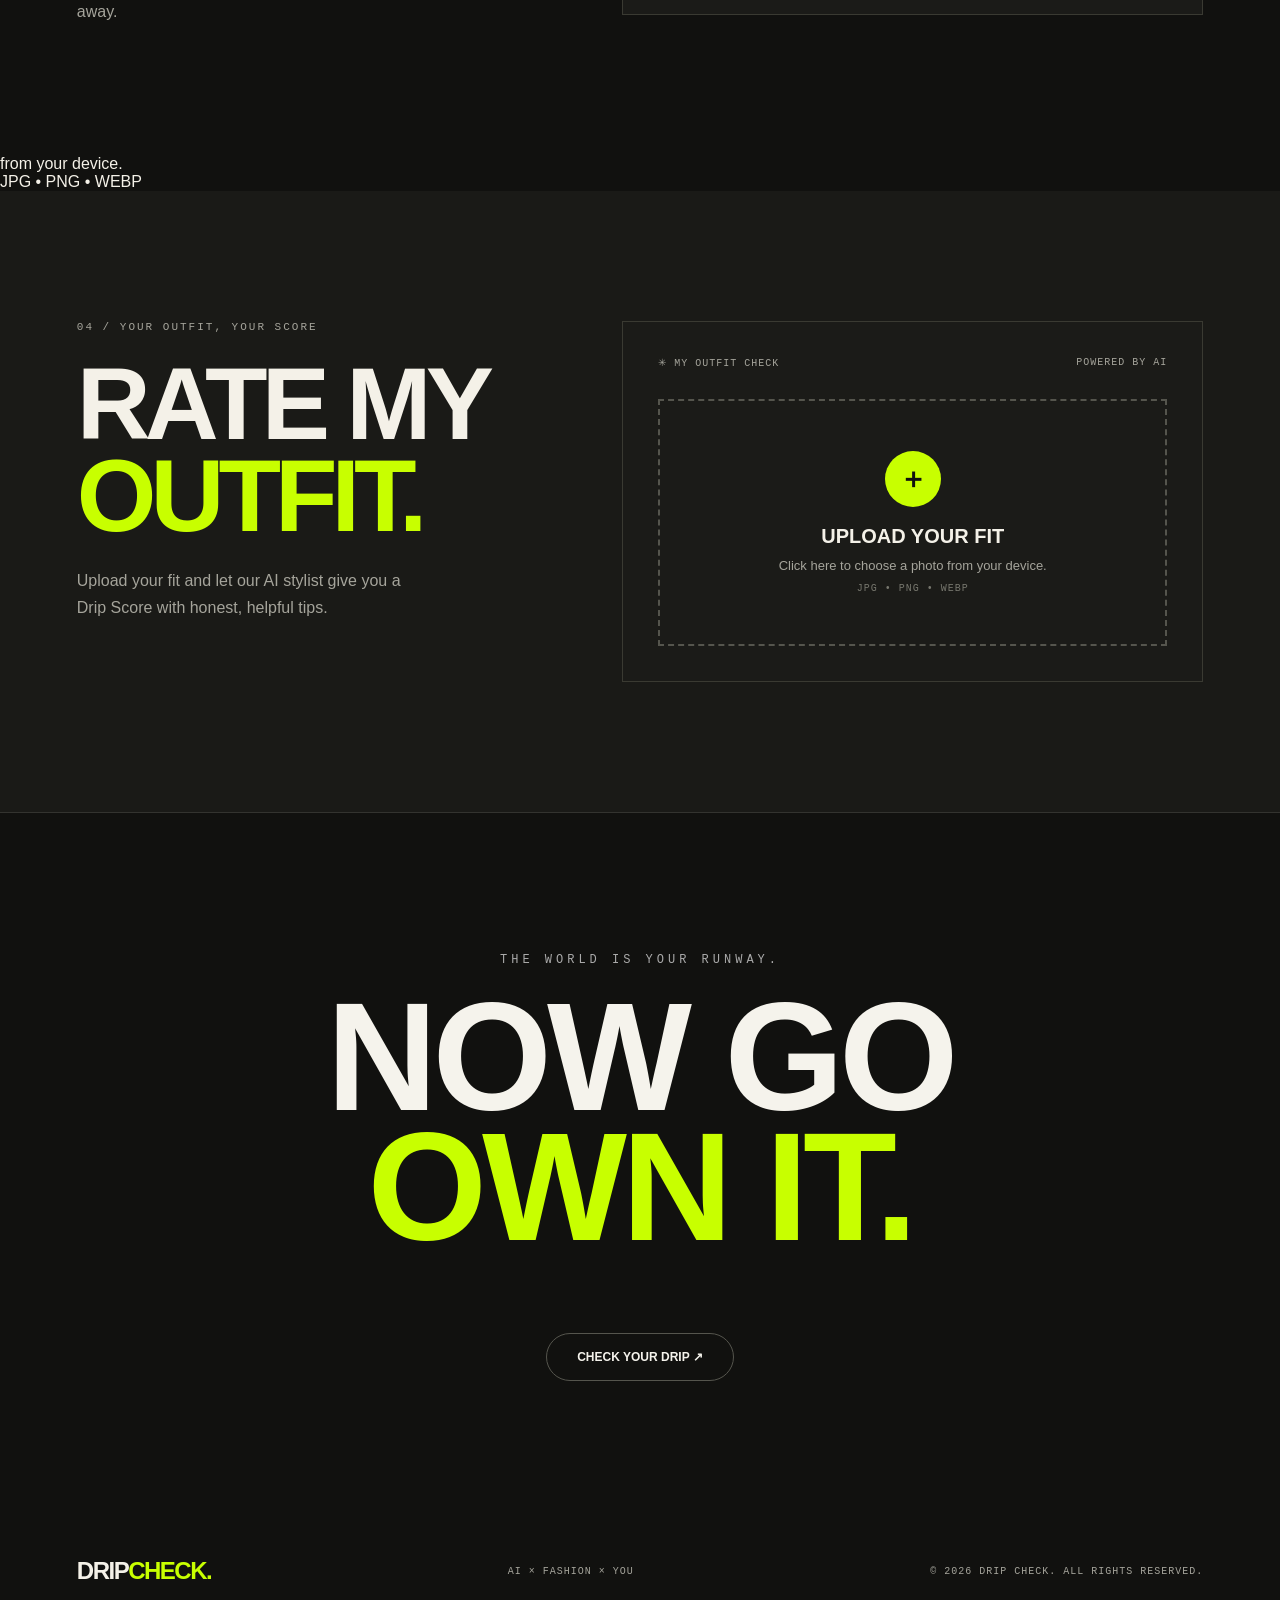
==== commit a4fbba35: "Update index.html" ====
--- a/index.html
+++ b/index.html
@@ -204,35 +204,7 @@
             </div>
         </section>
 
-        <!-- RATE MY OUTFIT -->
-        <section class="rate-section" id="rate">
-            <div class="rate-heading">
-                <p class="section-label">04 / YOUR OUTFIT, YOUR SCORE</p>
-                <h2>RATE MY<br><span>OUTFIT.</span></h2>
-                <p>
-                    Upload your fit, rate the details yourself, and let Drip Check
-                    calculate your final score.
-                </p>
-            </div>
-
-            <div class="rate-box">
-
-                <div class="rate-box-top">
-                    <span>✳ MY OUTFIT CHECK</span>
-                    <span>PRIVATE • IN YOUR BROWSER</span>
-                </div>
-
-                <input
-                    type="file"
-                    id="outfitUpload"
-                    accept="image/*"
-                    hidden
-                >
-
-                <label for="outfitUpload" class="upload-area" id="uploadArea">
-                    <div class="upload-icon">＋</div>
-                    <h3>UPLOAD YOUR FIT</h3>
-                    <p>Click here to choose a photo from your device.</p>
+        from your device.</p>
                     <span>JPG • PNG • WEBP</span>
                 </label>
 
@@ -246,74 +218,45 @@
                     </button>
                 </div>
 
+                <!-- RATE MY OUTFIT -->
+        <section class="rate-section" id="rate">
+            <div class="rate-heading">
+                <p class="section-label">04 / YOUR OUTFIT, YOUR SCORE</p>
+                <h2>RATE MY<br><span>OUTFIT.</span></h2>
+                <p>
+                    Upload your fit and let our AI stylist give you a Drip Score
+                    with honest, helpful tips.
+                </p>
+            </div>
+
+            <div class="rate-box">
+
+                <div class="rate-box-top">
+                    <span>✳ MY OUTFIT CHECK</span>
+                    <span>POWERED BY AI</span>
+                </div>
+
+                <input type="file" id="outfitUpload" accept="image/*" hidden>
+
+                <label for="outfitUpload" class="upload-area" id="uploadArea">
+                    <div class="upload-icon">＋</div>
+                    <h3>UPLOAD YOUR FIT</h3>
+                    <p>Click here to choose a photo from your device.</p>
+                    <span>JPG • PNG • WEBP</span>
+                </label>
+
+                <div class="photo-preview-wrap" id="photoPreviewWrap">
+                    <img id="outfitPreview" src="" alt="Your uploaded outfit">
+                    <button id="changePhotoBtn" class="photo-action" type="button">CHANGE PHOTO</button>
+                    <button id="removePhotoBtn" class="photo-remove" type="button" aria-label="Remove photo">×</button>
+                </div>
+
                 <div class="rating-area" id="ratingArea">
-                    <div class="rating-intro">
-                        <span>01</span>
-                        <div>
-                            <h3>READY FOR THE VERDICT?</h3>
-                            <p>Our AI stylist will score your fit and give you tips.</p>
-                        </div>
-                    </div>
                     <p class="rate-status" id="rateStatus"></p>
                     <button class="rate-button" id="rateOutfitBtn" type="button">
                         RATE MY OUTFIT →
                     </button>
                 </div>
-                
-
-                    <div class="rating-grid">
-
-                        <div class="rating-row">
-                            <div>
-                                <strong>FIT & SILHOUETTE</strong>
-                                <small>Does everything sit and fit well?</small>
-                            </div>
-                            <output id="fitValue">8</output>
-                            <input id="fitRating" type="range" min="1" max="10" value="8">
-                        </div>
-
-                        <div class="rating-row">
-                            <div>
-                                <strong>COLOUR COORDINATION</strong>
-                                <small>Do the colours work together?</small>
-                            </div>
-                            <output id="colorValue">8</output>
-                            <input id="colorRating" type="range" min="1" max="10" value="8">
-                        </div>
-
-                        <div class="rating-row">
-                            <div>
-                                <strong>SHOES</strong>
-                                <small>Do the shoes complete the look?</small>
-                            </div>
-                            <output id="shoesValue">8</output>
-                            <input id="shoesRating" type="range" min="1" max="10" value="8">
-                        </div>
-
-                        <div class="rating-row">
-                            <div>
-                                <strong>ACCESSORIES</strong>
-                                <small>Are the finishing details balanced?</small>
-                            </div>
-                            <output id="accessoryValue">8</output>
-                            <input id="accessoryRating" type="range" min="1" max="10" value="8">
-                        </div>
-
-                        <div class="rating-row">
-                            <div>
-                                <strong>OVERALL VIBE</strong>
-                                <small>Would you wear this look again?</small>
-                            </div>
-                            <output id="vibeValue">8</output>
-                            <input id="vibeRating" type="range" min="1" max="10" value="8">
-                        </div>
-
-                    </div>
-
-                    <button class="rate-button" id="rateOutfitBtn" type="button">
-                        RATE MY OUTFIT →
-                    </button>
-                </div>
 
                 <div class="rating-result" id="ratingResult">
                     <div class="score-circle">
@@ -324,22 +267,19 @@
                     <div class="rating-result-content">
                         <p class="score-label">YOUR DRIP SCORE</p>
                         <h3 id="scoreTitle">LOOKING GOOD ✦</h3>
-                        <p id="scoreDescription">
-                            Your outfit has a strong overall balance. Keep the confidence.
-                        </p>
-                    </div>
-                </div>
-
-                <div class="breakdown-bars" id="breakdownBars"></div>
+                        <p id="scoreDescription"></p>
+                    </div>
+                </div>
+
                 <div class="feedback-grid" id="feedbackGrid">
                     <div class="feedback-card">
                         <span>✦ WHAT'S WORKING</span>
-                        <p id="workingText">Your fit has a balanced overall vibe.</p>
+                        <p id="workingText"></p>
                     </div>
 
                     <div class="feedback-card">
                         <span>↗ LEVEL IT UP</span>
-                        <p id="improveText">Try pushing one detail a little further.</p>
+                        <p id="improveText"></p>
                     </div>
                 </div>
 
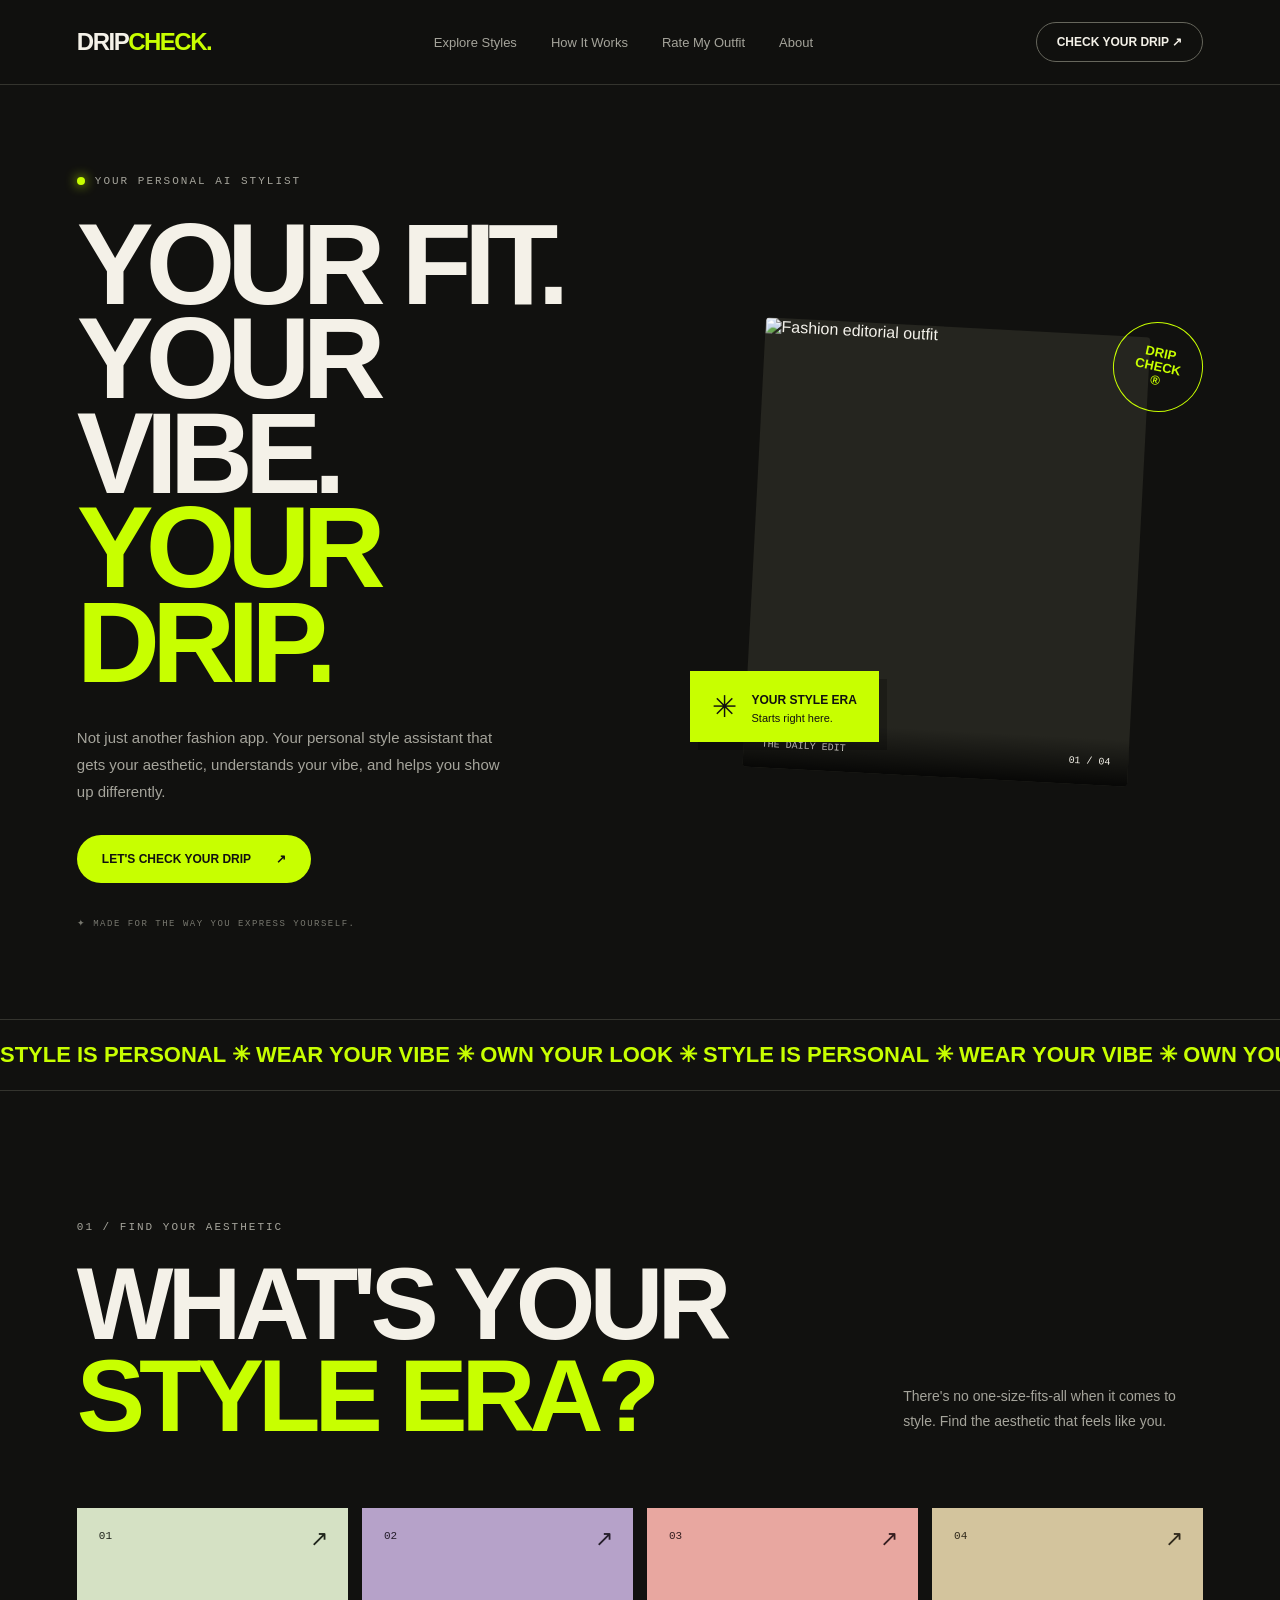
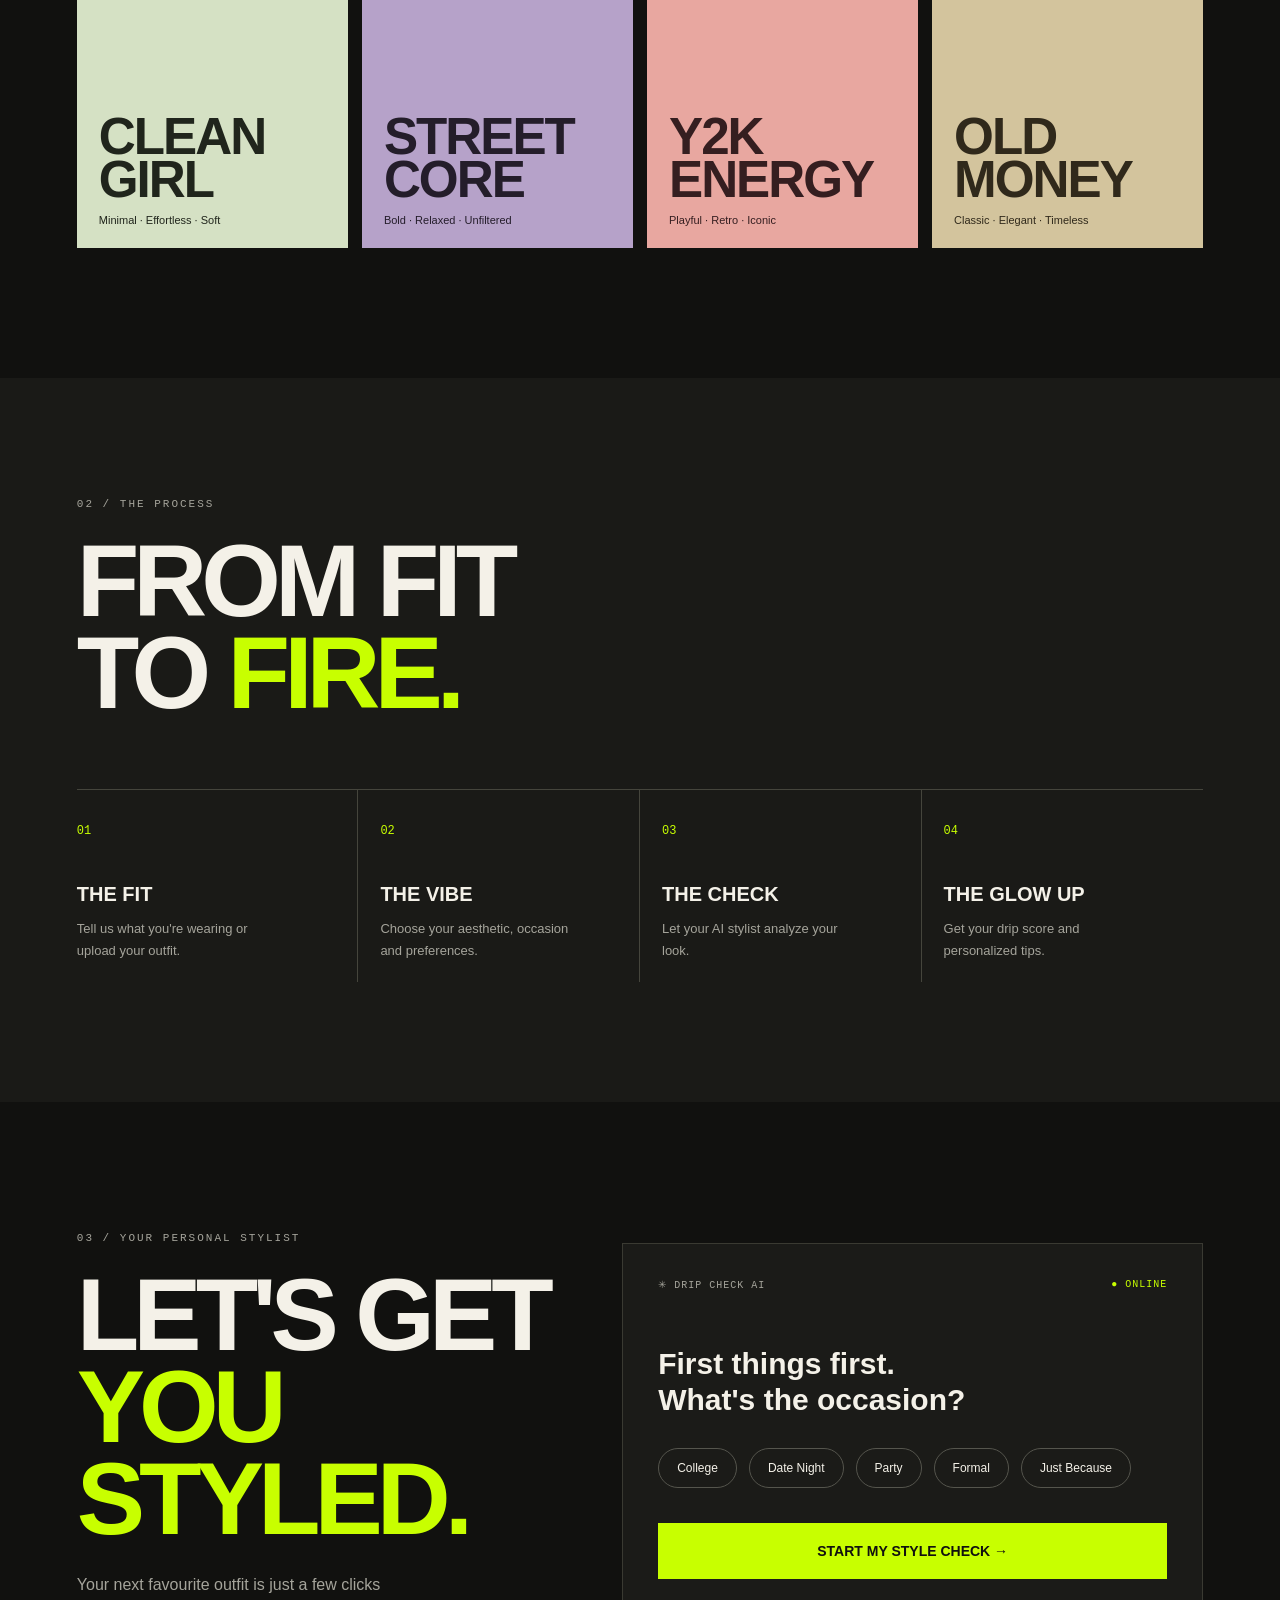
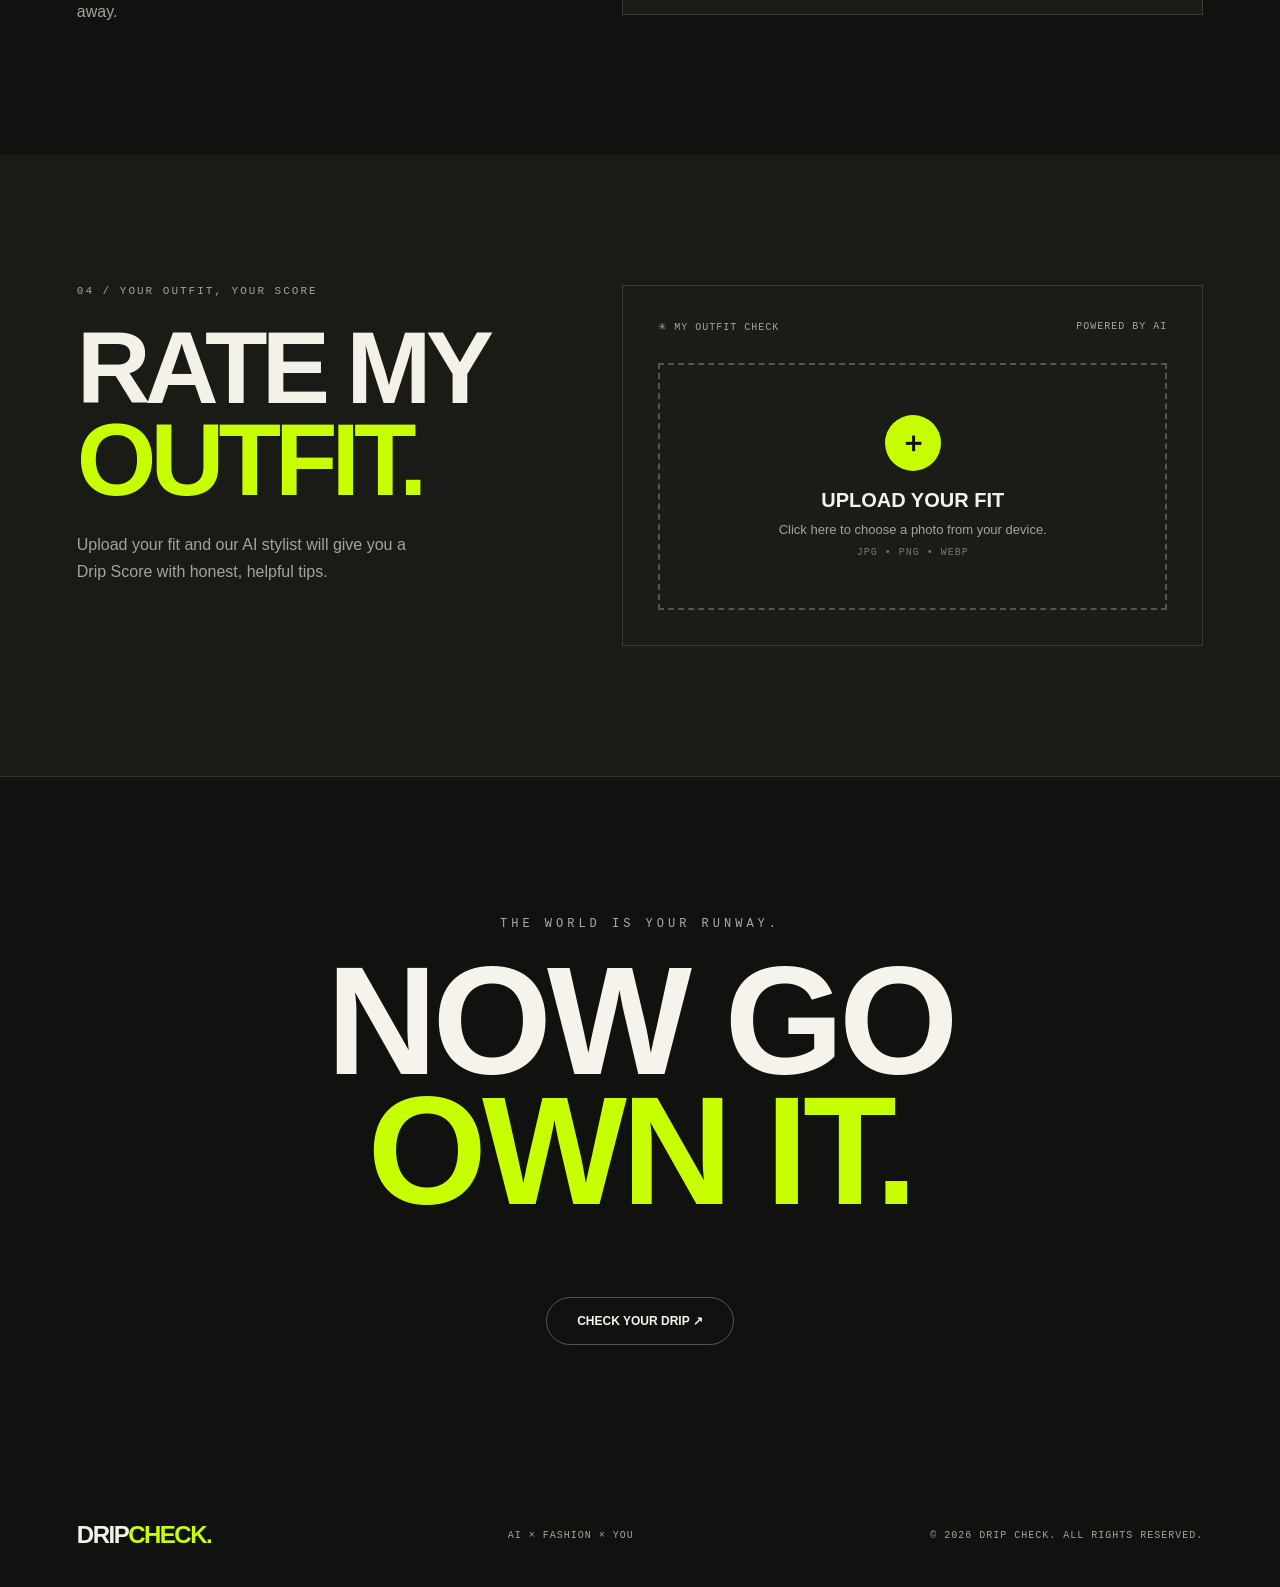
==== commit fdbe0150: "Add files via upload" ====
--- a/index.html
+++ b/index.html
@@ -204,27 +204,13 @@
             </div>
         </section>
 
-        from your device.</p>
-                    <span>JPG • PNG • WEBP</span>
-                </label>
-
-                <div class="photo-preview-wrap" id="photoPreviewWrap">
-                    <img id="outfitPreview" src="" alt="Your uploaded outfit">
-                    <button id="changePhotoBtn" class="photo-action" type="button">
-                        CHANGE PHOTO
-                    </button>
-                    <button id="removePhotoBtn" class="photo-remove" type="button" aria-label="Remove photo">
-                        ×
-                    </button>
-                </div>
-
-                <!-- RATE MY OUTFIT -->
+        <!-- RATE MY OUTFIT -->
         <section class="rate-section" id="rate">
             <div class="rate-heading">
                 <p class="section-label">04 / YOUR OUTFIT, YOUR SCORE</p>
                 <h2>RATE MY<br><span>OUTFIT.</span></h2>
                 <p>
-                    Upload your fit and let our AI stylist give you a Drip Score
+                    Upload your fit and our AI stylist will give you a Drip Score
                     with honest, helpful tips.
                 </p>
             </div>
